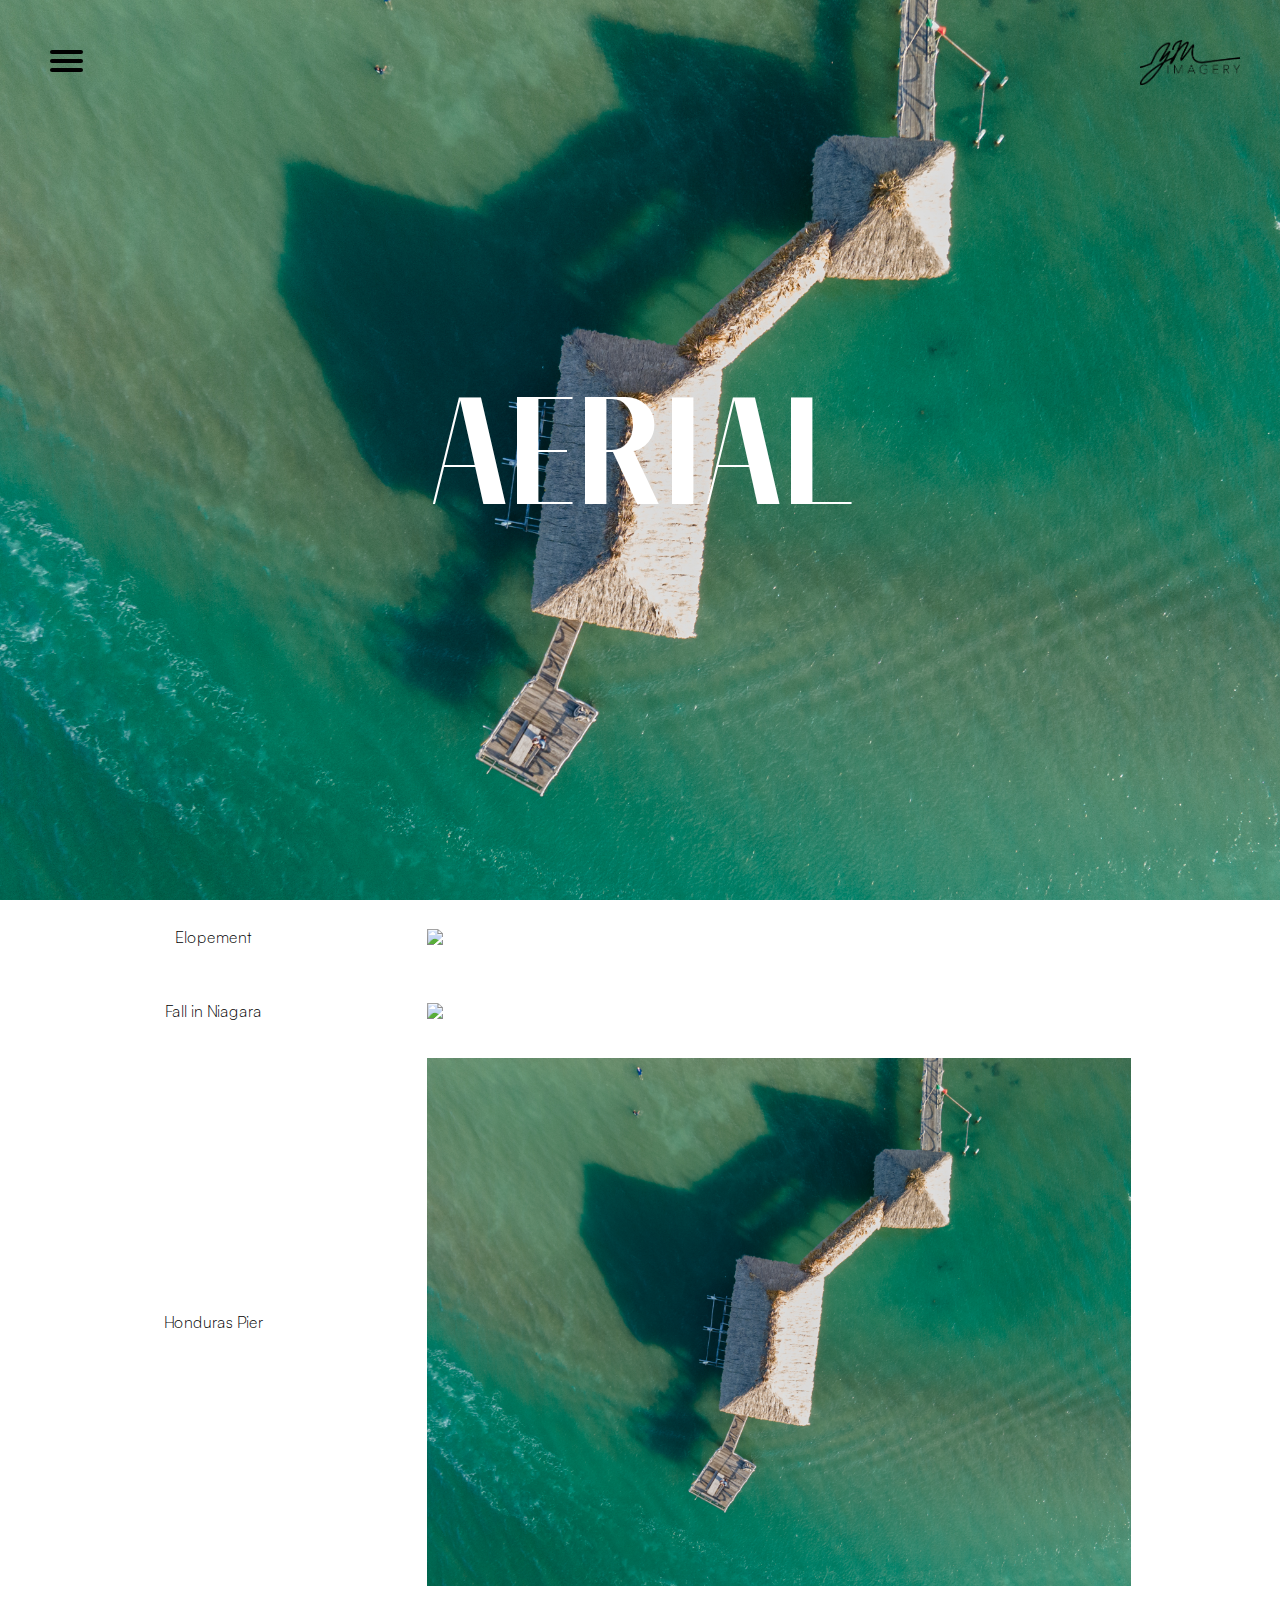
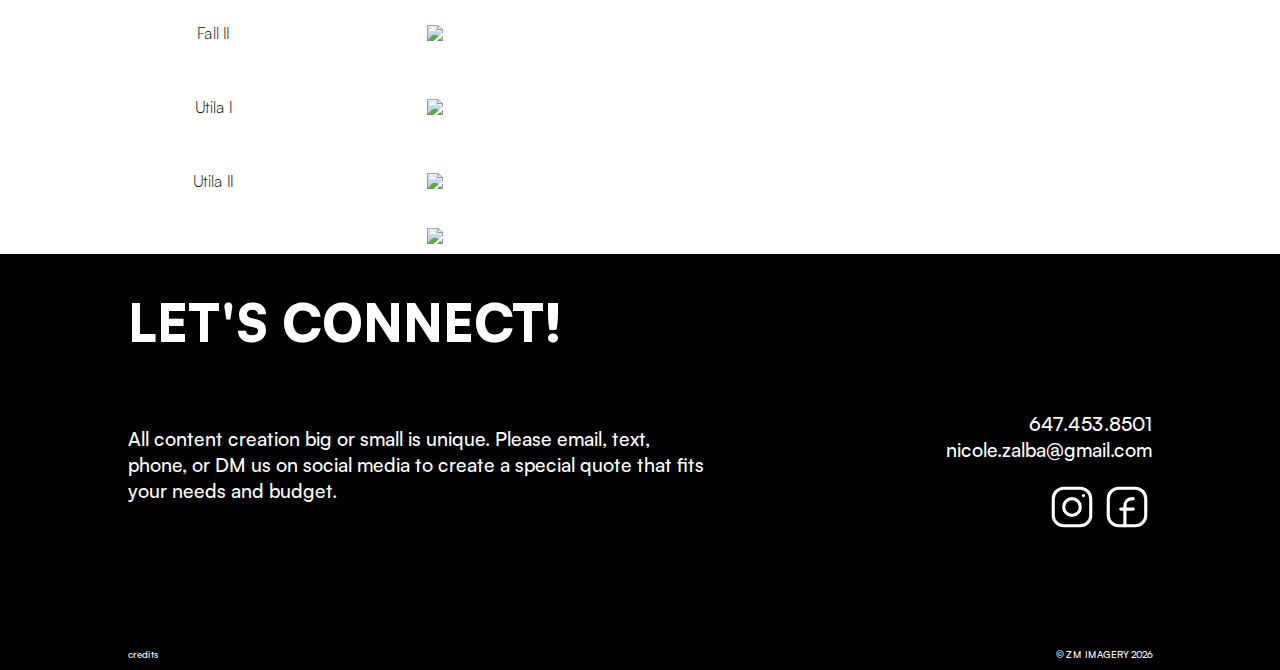
==== aerial.html @ c9bae49c "Add files via upload" ====
<!DOCTYPE html>
<html lang="en">
<head>
    <meta charset="UTF-8">
    <meta http-equiv="X-UA-Compatible" content="IE=edge">
    <meta name="viewport" content="width=device-width, initial-scale=1.0">
    <link href="styles\gallery-styles.css" rel="stylesheet" type="text/css">
    <title>ZM IMAGERY</title>
</head>
<body>
    <nav>
        <div id="menuToggle">
            <input type="checkbox"/>
            <span></span>
            <span></span>
            <span></span>
            <ul id="menu">
                <li><a href="aerial.html">AERIAL</a></li>
                <li><a href="food.html">FOOD // STILL LIFE</a></li>
                <li><a href="portraiture.html">PORTRAITURE</a></li>
                <li><a href="weddings.html">WEDDINGS</a></li>
                <li><a href="product.html">PRODUCT</a></li>
                <li><a href="travel.html">TRAVEL</a></li>
                <li><a href="design.html">DESIGN</a></li>
            </ul>
        </div>

        <a class="logo" href="index.html"><img src="images/logo.png" alt=""></a>
    </nav>

    <div class="welcome-container" style="background-image: url(images/aerial/3.jpg);">
        <div class="title">
            <div class="fadeInUp animated">
                <h1>AERIAL</h1>
            </div>
        </div>
    </div>

    <div class="gallery">
        <div class="image">
            <div class="caption">
                <p>Elopement</p>
            </div>
            <img src="images/aerial/1.jpg">
        </div>
        <div class="image">
            <div class="caption">
                <p>Fall in Niagara</p>
            </div>
            <img src="images/aerial/2.jpg">
        </div>
        <div class="image">
            <div class="caption">
                <p>Honduras Pier</p>
            </div>
            <img src="images/aerial/3.jpg">
        </div>
        <div class="image">
            <div class="caption">
                <p>Fall II</p>
            </div>
            <img src="images/aerial/4.jpg">
        </div>
        <div class="image">
            <div class="caption">
                <p>Utila I</p>
            </div>
            <img src="images/aerial/5.jpg">
        </div>
        <div class="image">
            <div class="caption">
                <p>Utila II</p>
            </div>
            <img src="images/aerial/6.jpg">
        </div>
        <div class="image">
            <div class="caption">
            </div>
            <img src="images/aerial/7.jpg">
        </div>
    </div>

    <footer>
        <div class="footer-container">
            <div class="contact-top">
                <h1>LET'S CONNECT!</h1>
            </div>
            <div class="contact-middle">
                <p>All content creation big or small is unique. Please email, text, phone, or DM us on social media to create a special quote that fits your needs and budget.</p>
                <div class="info">
                    <p>647.453.8501 <br> <a href="mailto: nicole.zalba@gmail.com">nicole.zalba@gmail.com</a></p>
                    <div>
                        <a href="https://www.instagram.com/zmimagery/"><img src="images/instagram.svg" alt=""></a>
                        <a href="https://www.facebook.com/zmimagery/"><img src="images/facebook.svg" alt=""></a>
                    </div>
                </div>
            </div>
            <div class="contact-bottom">
                <a href="credits.html">credits</a>
                <p>&copy; ZM IMAGERY <script>document.write(new Date().getFullYear())</script></p>
            </div>
        </div>
    </footer>
</body>
</html>
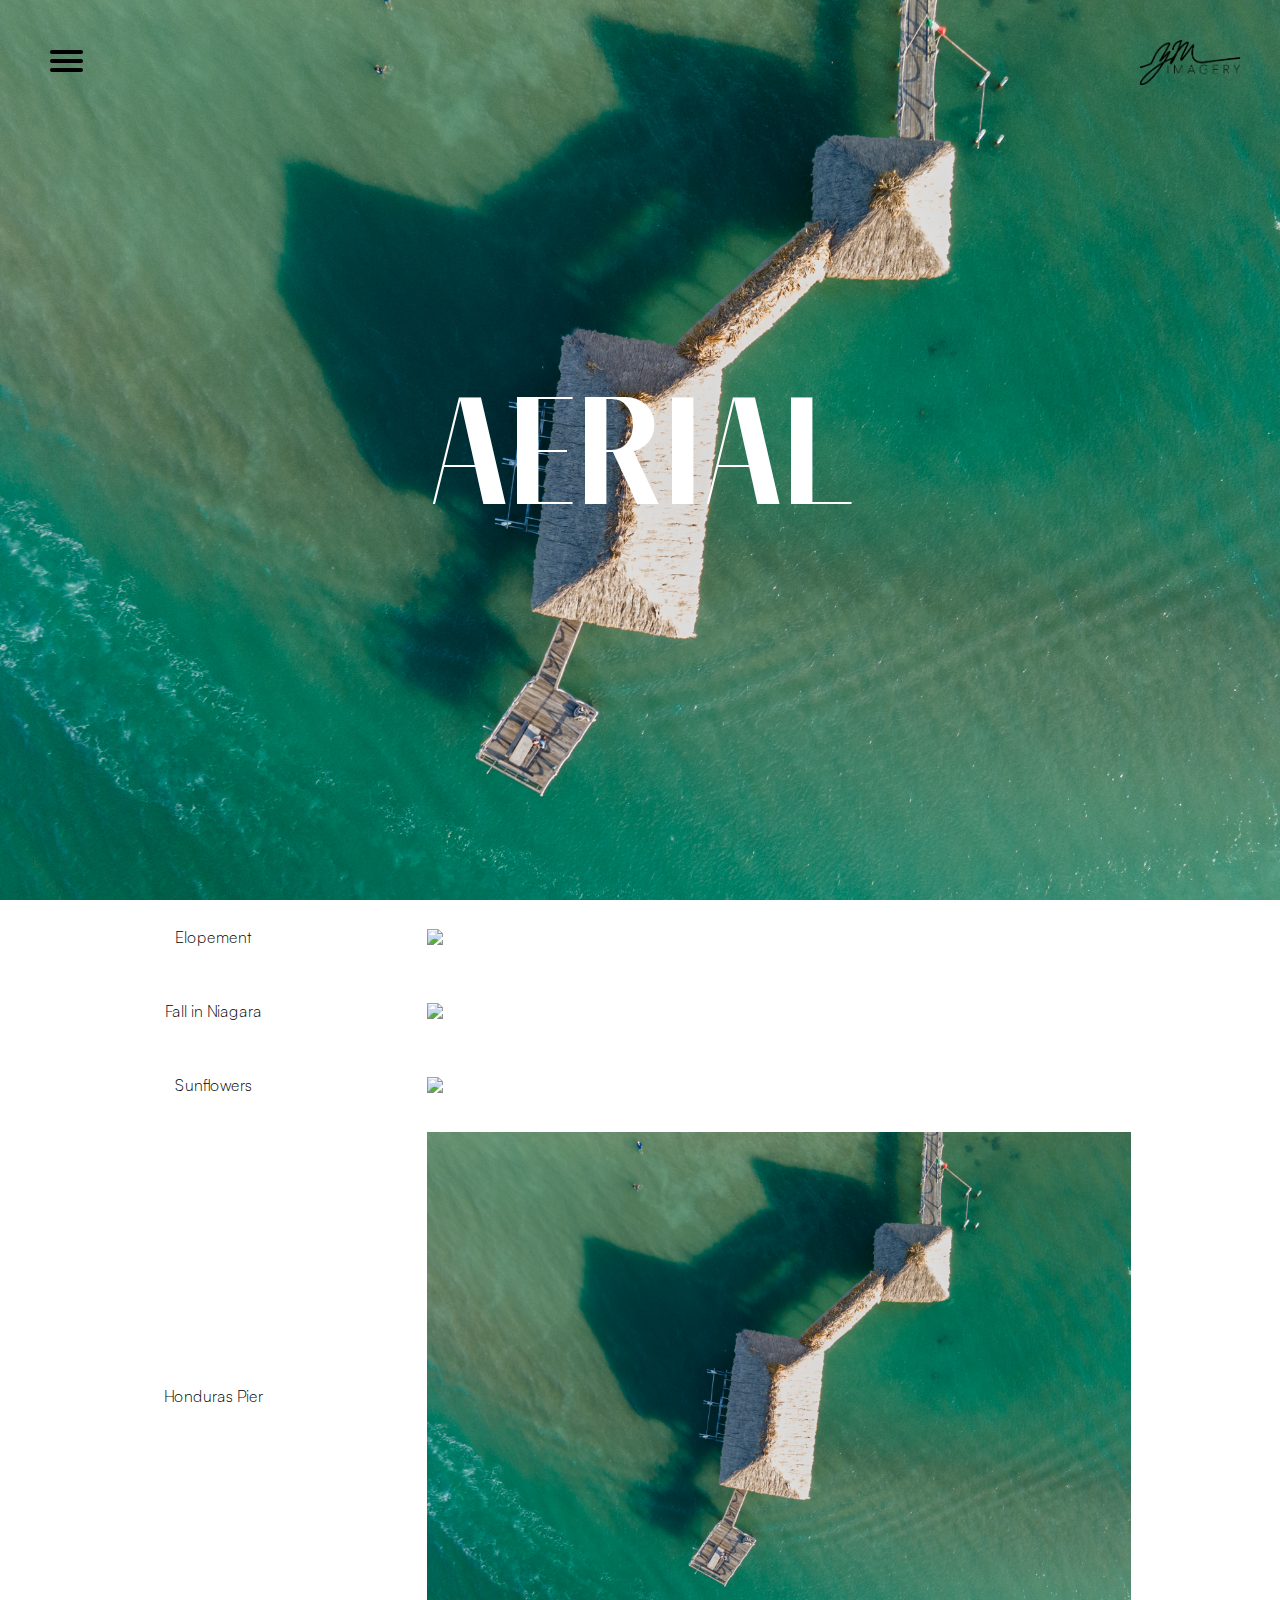
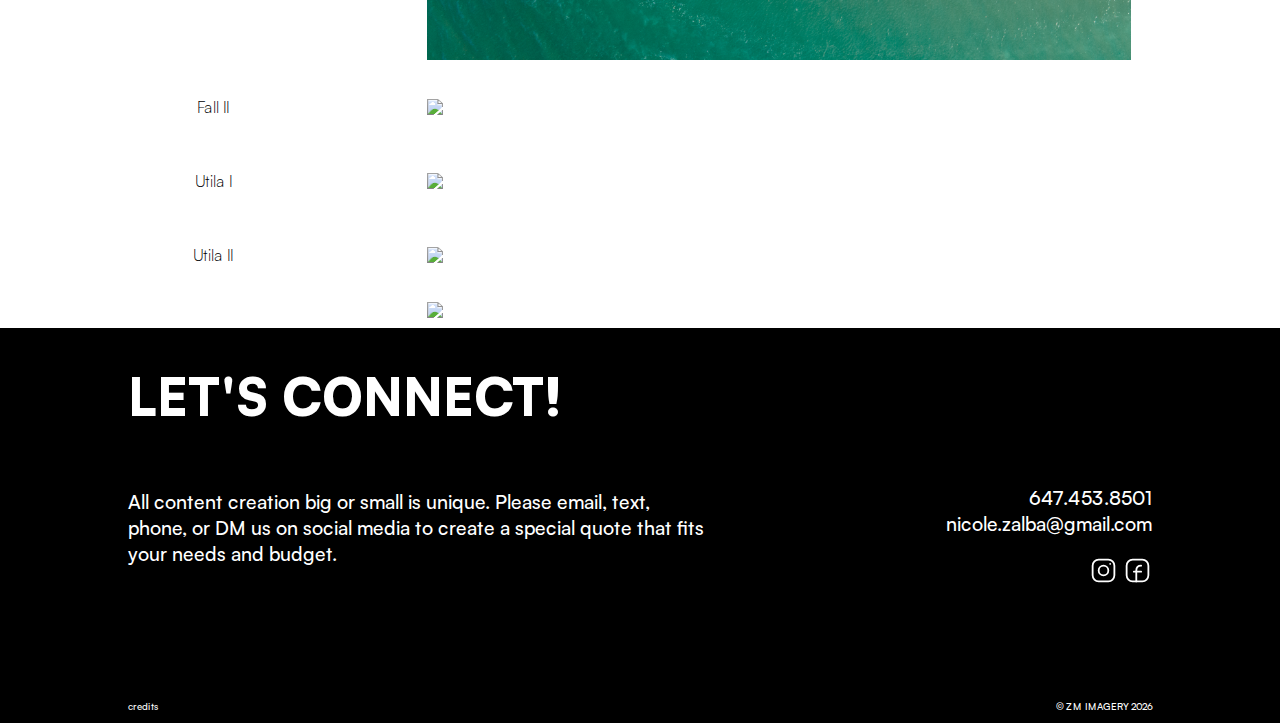
==== commit f452060d: "Update aerial.html" ====
--- a/aerial.html
+++ b/aerial.html
@@ -48,6 +48,12 @@
                 <p>Fall in Niagara</p>
             </div>
             <img src="images/aerial/2.jpg">
+        </div>
+        <div class="image">
+            <div class="caption">
+                <p>Sunflowers</p>
+            </div>
+            <img src="images/aerial/Oma-1.jpg">
         </div>
         <div class="image">
             <div class="caption">
@@ -102,4 +108,4 @@
         </div>
     </footer>
 </body>
-</html>+</html>
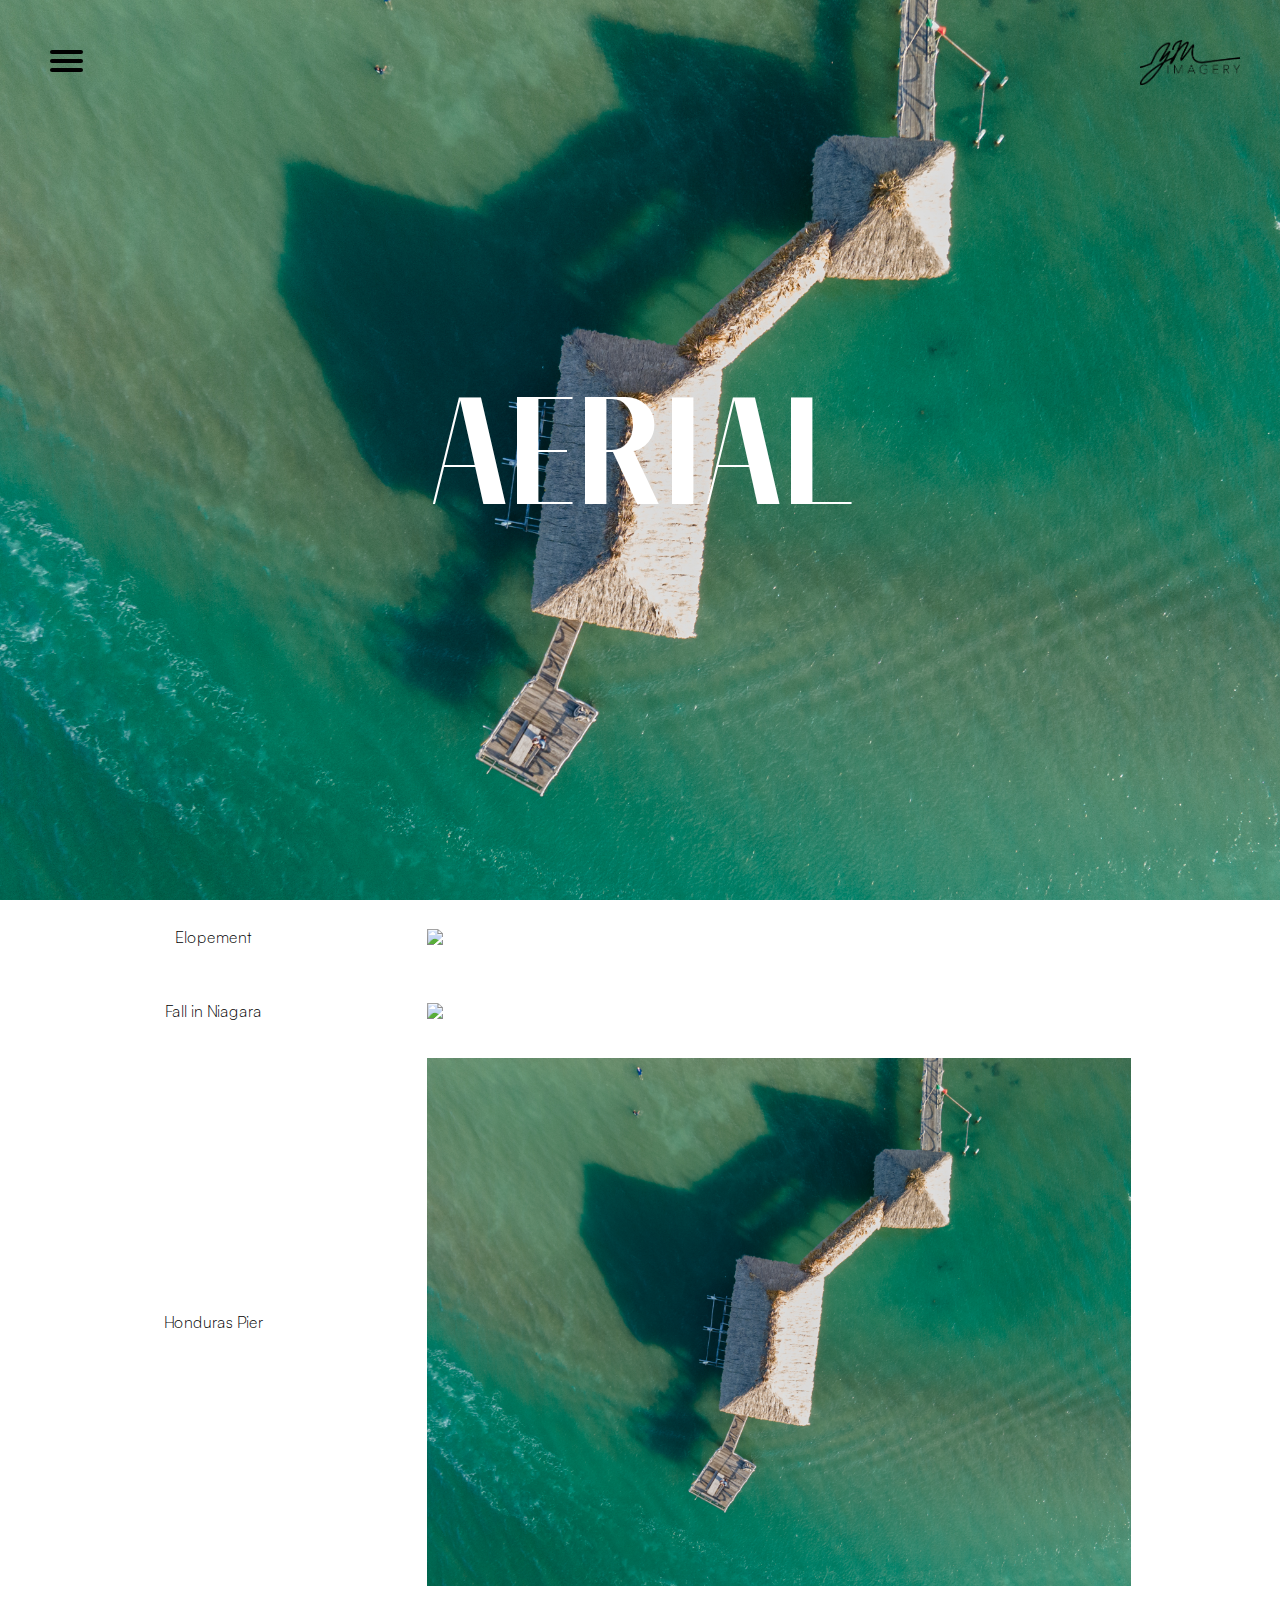
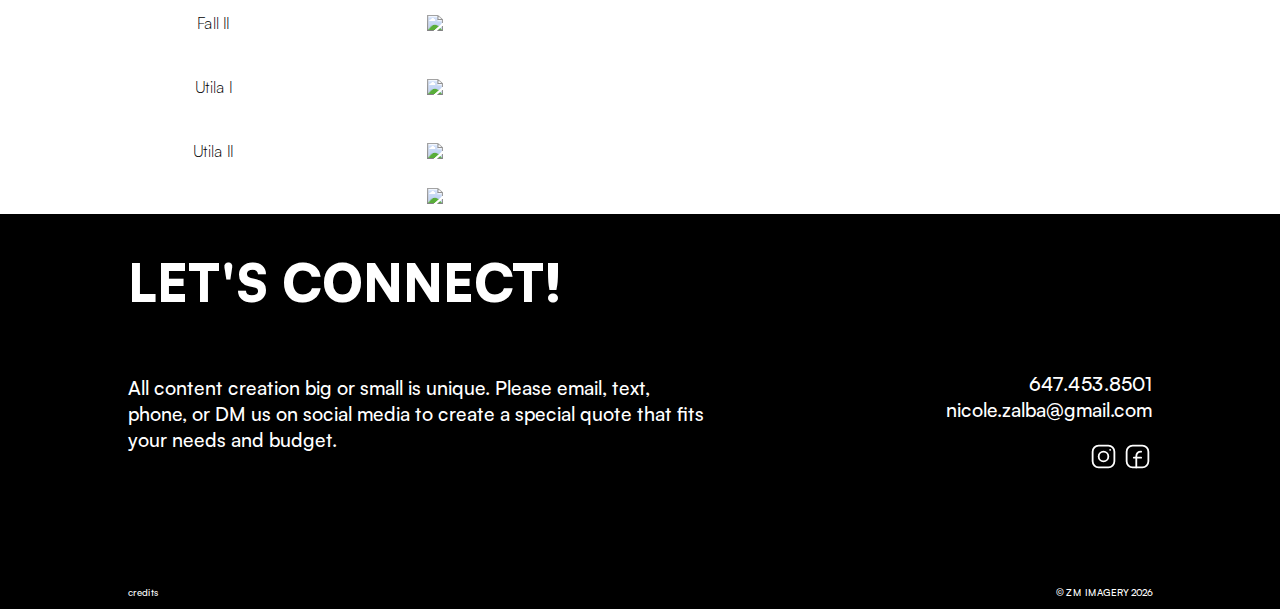
==== commit e604d83a: "Add files via upload" ====
--- a/aerial.html
+++ b/aerial.html
@@ -22,6 +22,7 @@
                 <li><a href="product.html">PRODUCT</a></li>
                 <li><a href="travel.html">TRAVEL</a></li>
                 <li><a href="design.html">DESIGN</a></li>
+                 <li><a href="videography.html">VIDEOGRAPHY</a></li>
             </ul>
         </div>
 
@@ -49,11 +50,7 @@
             </div>
             <img src="images/aerial/2.jpg">
         </div>
-        <div class="image">
-            <div class="caption">
-                <p>Sunflowers</p>
-            </div>
-            <img src="images/aerial/Oma-1.jpg">
+        
         </div>
         <div class="image">
             <div class="caption">
